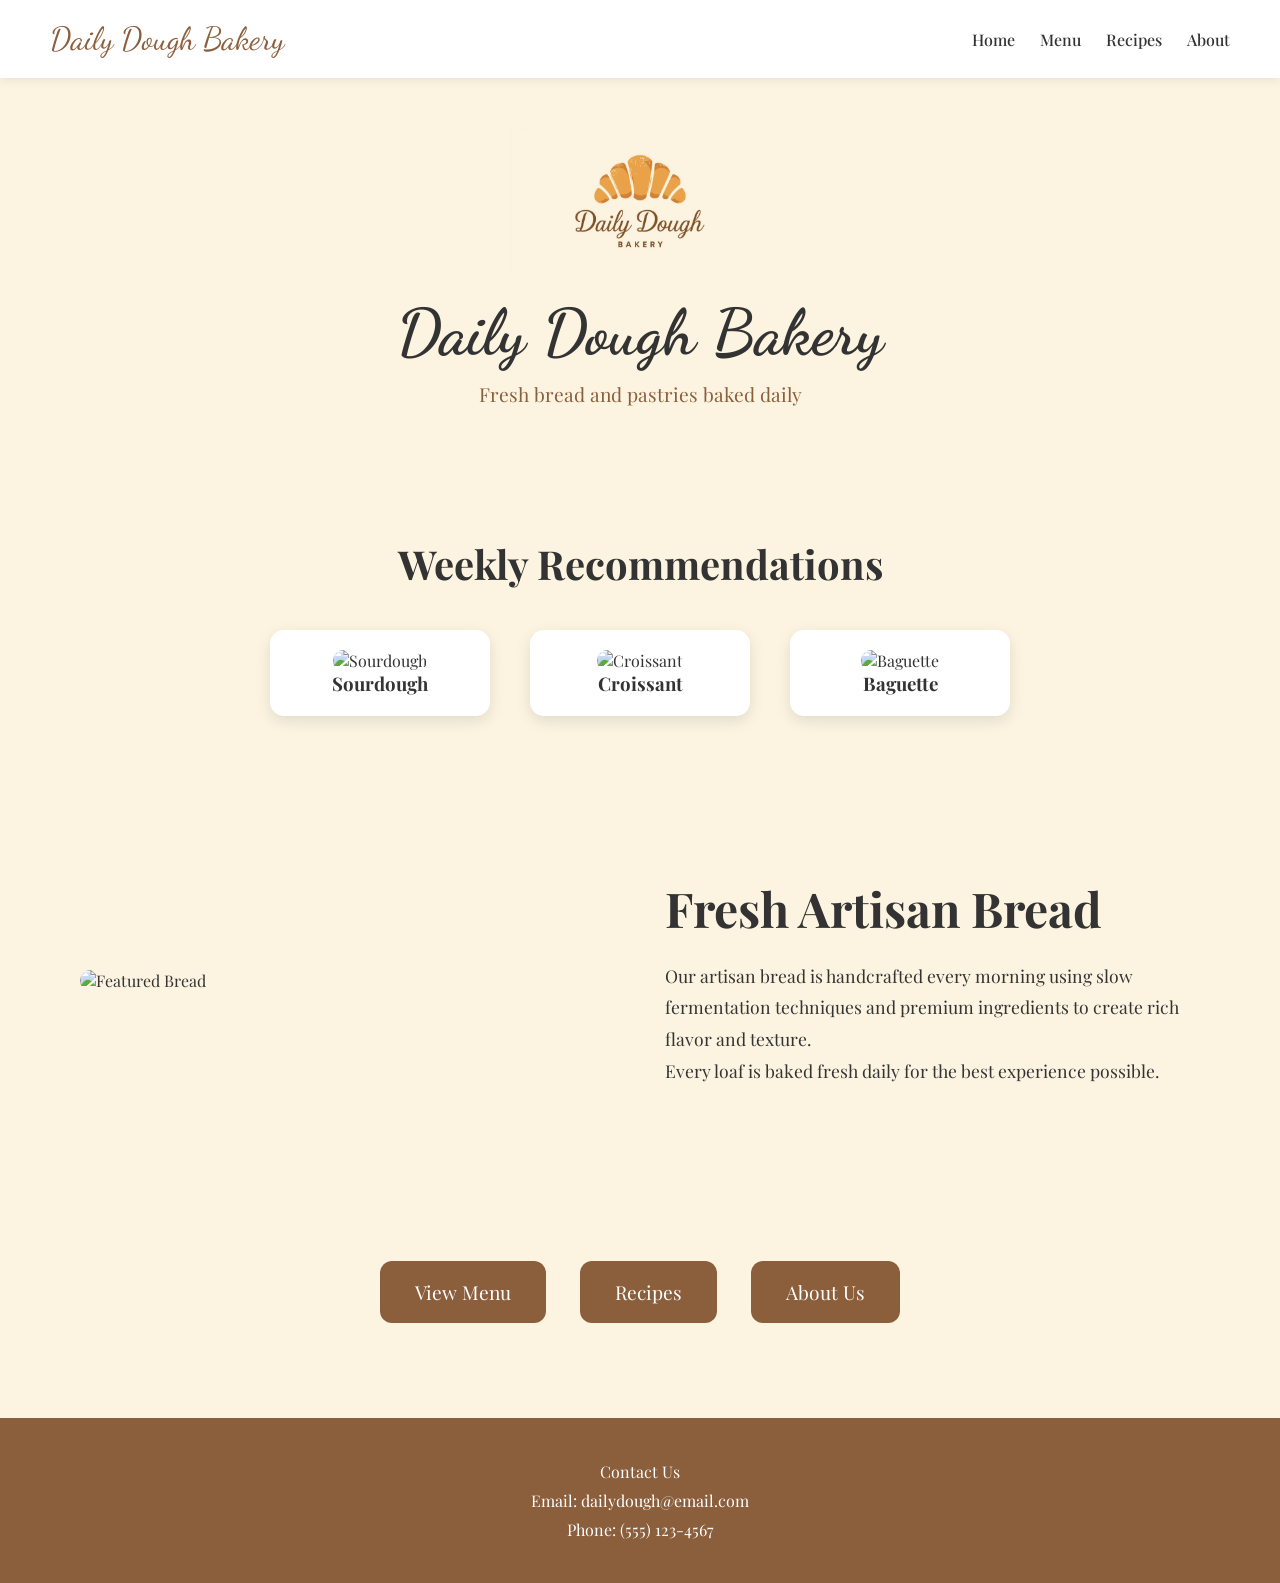
==== index.html @ 749f6821 "new project" ====
<!-- index.html -->

<!DOCTYPE html>
<html lang="en">

<head>
  <meta charset="UTF-8">
  <meta name="viewport" content="width=device-width, initial-scale=1.0">

  <title>Daily Dough Bakery</title>

  <link rel="stylesheet" href="style.css">

  <link href="https://fonts.googleapis.com/css2?family=Playfair+Display&family=Dancing+Script&display=swap" rel="stylesheet">
</head>

<body>

  <nav class="navbar">

  <div class="nav-logo">
    Daily Dough Bakery
  </div>

  <!-- MOBILE BUTTON -->
  <div class="menu-toggle" id="menuToggle">
    ☰
  </div>

  <div class="nav-links" id="navLinks">

    <a href="index.html">Home</a>
    <a href="menu.html">Menu</a>
    <a href="recipes.html">Recipes</a>
    <a href="about.html">About</a>

  </div>

</nav>

  <!-- HEADER -->
  <header>

    <!-- LOGO -->
    <img
      src="images/logo.jpg"
      alt="Daily Dough Bakery Logo"
      class="logo"
    >

    <h1>Daily Dough Bakery</h1>

    <p>
      Fresh bread and pastries baked daily
    </p>

  </header>

  <!-- WEEKLY RECOMMENDATIONS -->
  <section class="section">

    <h2>Weekly Recommendations</h2>

    <div class="products">

      <div class="card">

        <img src="images/sourdough.jpg" alt="Sourdough">

        <h3>Sourdough</h3>

      </div>

      <div class="card">

        <img src="images/croissant.jpg" alt="Croissant">

        <h3>Croissant</h3>

      </div>

      <div class="card">

        <img src="images/baguette.jpg" alt="Baguette">

        <h3>Baguette</h3>

      </div>

    </div>

  </section>

  <!-- FEATURED BREAD -->
  <section class="feature">

    <img
      src="images/featured-bread.jpg"
      alt="Featured Bread"
    >

    <div>

      <h2>Fresh Artisan Bread</h2>

      <p>
        Our artisan bread is handcrafted every morning
        using slow fermentation techniques and premium
        ingredients to create rich flavor and texture.
      </p>

      <p>
        Every loaf is baked fresh daily for the best
        experience possible.
      </p>

    </div>

  </section>

  <!-- BUTTONS -->
  <section class="nav-buttons">

    <a href="menu.html">View Menu</a>

    <a href="recipes.html">Recipes</a>

    <a href="about.html">About Us</a>

  </section>

  <!-- FOOTER -->
  <footer>

    <p>Contact Us</p>

    <p>Email: dailydough@email.com</p>

    <p>Phone: (555) 123-4567</p>

  </footer>
  <script src="main.js"></script>

</body>

</html>
---- style.css ----
/* style.css */

/* RESET */
* {
  margin: 0;
  padding: 0;
  box-sizing: border-box;
}

/* BASE */
body {
  font-family: 'Playfair Display', serif;
  background: #FCF4E1;
  color: #333;
}

html {
  scroll-behavior: smooth;
}

/* NAVBAR */
.navbar {
  width: 100%;

  display: flex;
  justify-content: space-between;
  align-items: center;

  padding: 20px 50px;

  background: white;

  box-shadow: 0 2px 10px rgba(0,0,0,0.08);

  position: sticky;
  top: 0;

  z-index: 1000;
}

.nav-logo {
  font-family: 'Dancing Script', cursive;
  font-size: 2rem;
  color: #8b5e3c;
}

.nav-links {
  display: flex;
  gap: 30px;
}

.nav-links a {
  text-decoration: none;
  color: #333;

  font-size: 1rem;
  font-weight: 500;

  transition: 0.3s ease;
}

.nav-links a:hover {
  color: #8b5e3c;
}

/* HEADER */
header {
  text-align: center;
  padding: 50px 20px;

  animation: fadeIn 1.2s ease;
}

/* LOGO */
.logo {
  width: 260px;

  display: block;

  margin: 0 auto 20px auto;

  transition: transform 0.3s ease;
}

.logo:hover {
  transform: scale(1.05);
}

/* TITLE */
h1 {
  font-family: 'Dancing Script', cursive;
  font-size: 4rem;

  margin-bottom: 10px;
}

header p {
  font-size: 1.2rem;
  color: #8b5e3c;
}

/* SECTION */
.section {
  text-align: center;
  padding: 80px 20px;
}

.section h2 {
  font-size: 2.5rem;
  margin-bottom: 40px;
}

/* PRODUCTS */
.products {
  display: flex;
  justify-content: center;
  gap: 40px;
  flex-wrap: wrap;
}

/* CARD */
.card {
  background: white;

  padding: 20px;

  border-radius: 14px;

  width: 220px;

  box-shadow: 0 5px 15px rgba(0,0,0,0.1);

  transition: 0.3s ease;

  animation: fadeUp 1s ease;
}

.card:hover {
  transform: translateY(-10px);
  box-shadow: 0 10px 25px rgba(0,0,0,0.2);
}

.card img {
  width: 100%;
  border-radius: 12px;
}

/* FEATURE SECTION */
.feature {
  display: flex;
  align-items: center;
  gap: 50px;

  padding: 80px;

  animation: fadeUp 1.2s ease;
}

.feature img {
  width: 50%;
  border-radius: 14px;

  transition: transform 0.4s ease;
}

.feature img:hover {
  transform: scale(1.03);
}

.feature div {
  width: 50%;
}

.feature h2 {
  font-size: 3rem;
  margin-bottom: 20px;
}

.feature p {
  font-size: 1.1rem;
  line-height: 1.8;
}

/* BUTTON SECTION */
.nav-buttons {
  text-align: center;
  padding: 80px 20px;
}

.nav-buttons a {
  text-decoration: none;

  background: #8b5e3c;
  color: white;

  padding: 18px 35px;

  margin: 15px;

  border-radius: 12px;

  display: inline-block;

  font-size: 1.2rem;

  transition: 0.3s ease;
}

.nav-buttons a:hover {
  background: #6e472d;
  transform: scale(1.08);
}

/* FOOTER */
footer {
  background: #8b5e3c;
  color: white;

  text-align: center;

  padding: 35px 20px;
}

footer p {
  margin: 8px 0;
}

/* ANIMATIONS */
@keyframes fadeIn {
  from {
    opacity: 0;
    transform: translateY(-20px);
  }

  to {
    opacity: 1;
    transform: translateY(0);
  }
}

@keyframes fadeUp {
  from {
    opacity: 0;
    transform: translateY(40px);
  }

  to {
    opacity: 1;
    transform: translateY(0);
  }
}

/* =========================
   MOBILE RESPONSIVE
========================= */

@media (max-width: 900px) {

  /* NAVBAR */
  .navbar {
    flex-direction: column;
    gap: 20px;

    padding: 20px;
  }

  .nav-links {
    flex-wrap: wrap;
    justify-content: center;
    gap: 15px;
  }

  /* HEADER */
  h1 {
    font-size: 2.8rem;
  }

  .logo {
    width: 180px;
  }

  /* FEATURE SECTION */
  .feature {
    flex-direction: column;
    padding: 50px 25px;
    text-align: center;
  }

  .feature img {
    width: 100%;
  }

  .feature div {
    width: 100%;
  }

  /* PRODUCTS */
  .products {
    gap: 25px;
  }

  .card {
    width: 100%;
    max-width: 300px;
  }

  /* BUTTONS */
  .nav-buttons a {
    display: block;
    margin: 15px auto;
    width: 80%;
  }

}

@media (max-width: 600px) {

  h1 {
    font-size: 2.2rem;
  }

  .section h2,
  .feature h2 {
    font-size: 2rem;
  }

  .feature {
    padding: 40px 20px;
  }

  .section {
    padding: 60px 15px;
  }

  .card {
    padding: 15px;
  }

  footer {
    font-size: 0.9rem;
  }

}

.menu-toggle {
  display: none;
  font-size: 2rem;
  cursor: pointer;
  color: #8b5e3c;
}

/* desktop default */
.nav-links {
  display: flex;
  gap: 25px;
}

/* mobile */
@media (max-width: 768px) {

  .menu-toggle {
    display: block;
  }

  .nav-links {
    position: absolute;
    top: 70px;
    right: 20px;

    flex-direction: column;

    background: white;

    width: 200px;

    padding: 20px;

    border-radius: 12px;

    box-shadow: 0 10px 25px rgba(0,0,0,0.15);

    display: none;
  }

  .nav-links.active {
    display: flex;
  }
}
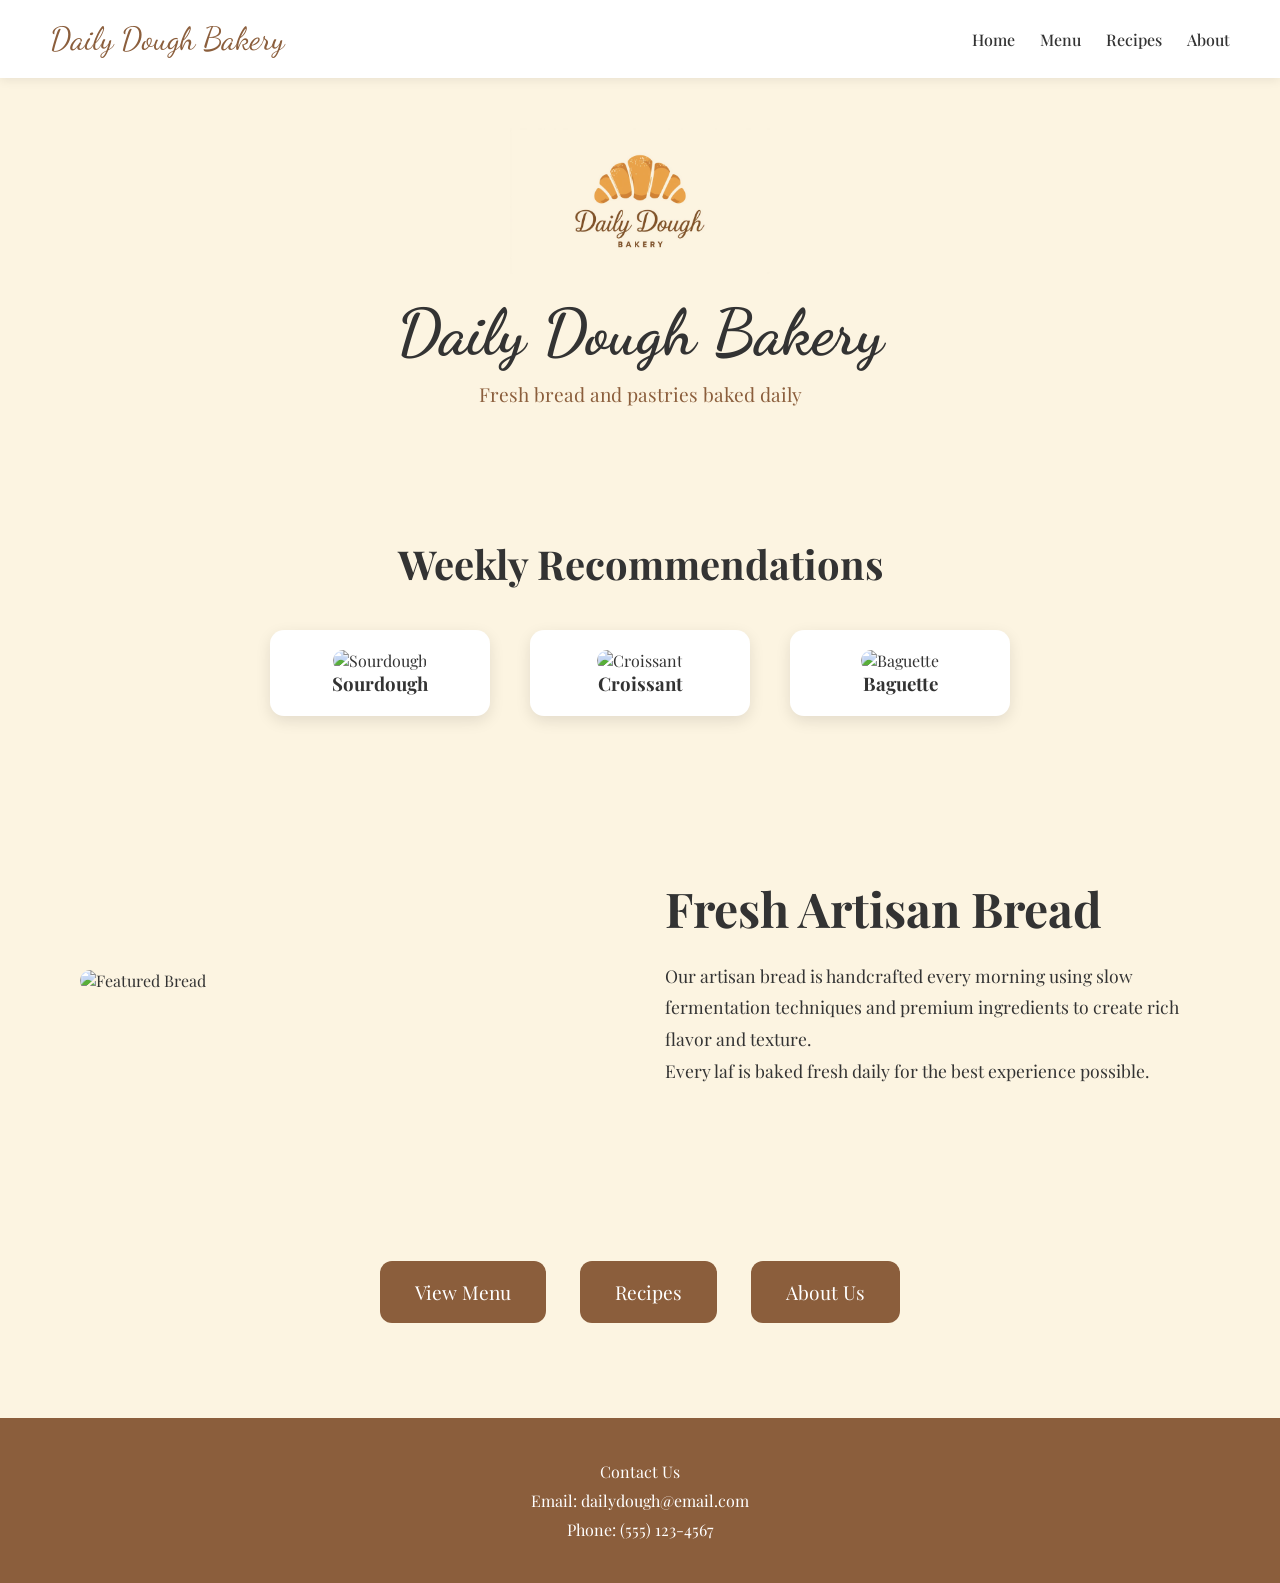
==== commit 1b003cb3: "checking" ====
--- a/index.html
+++ b/index.html
@@ -110,7 +110,7 @@
       </p>
 
       <p>
-        Every loaf is baked fresh daily for the best
+        Every laf is baked fresh daily for the best
         experience possible.
       </p>
 
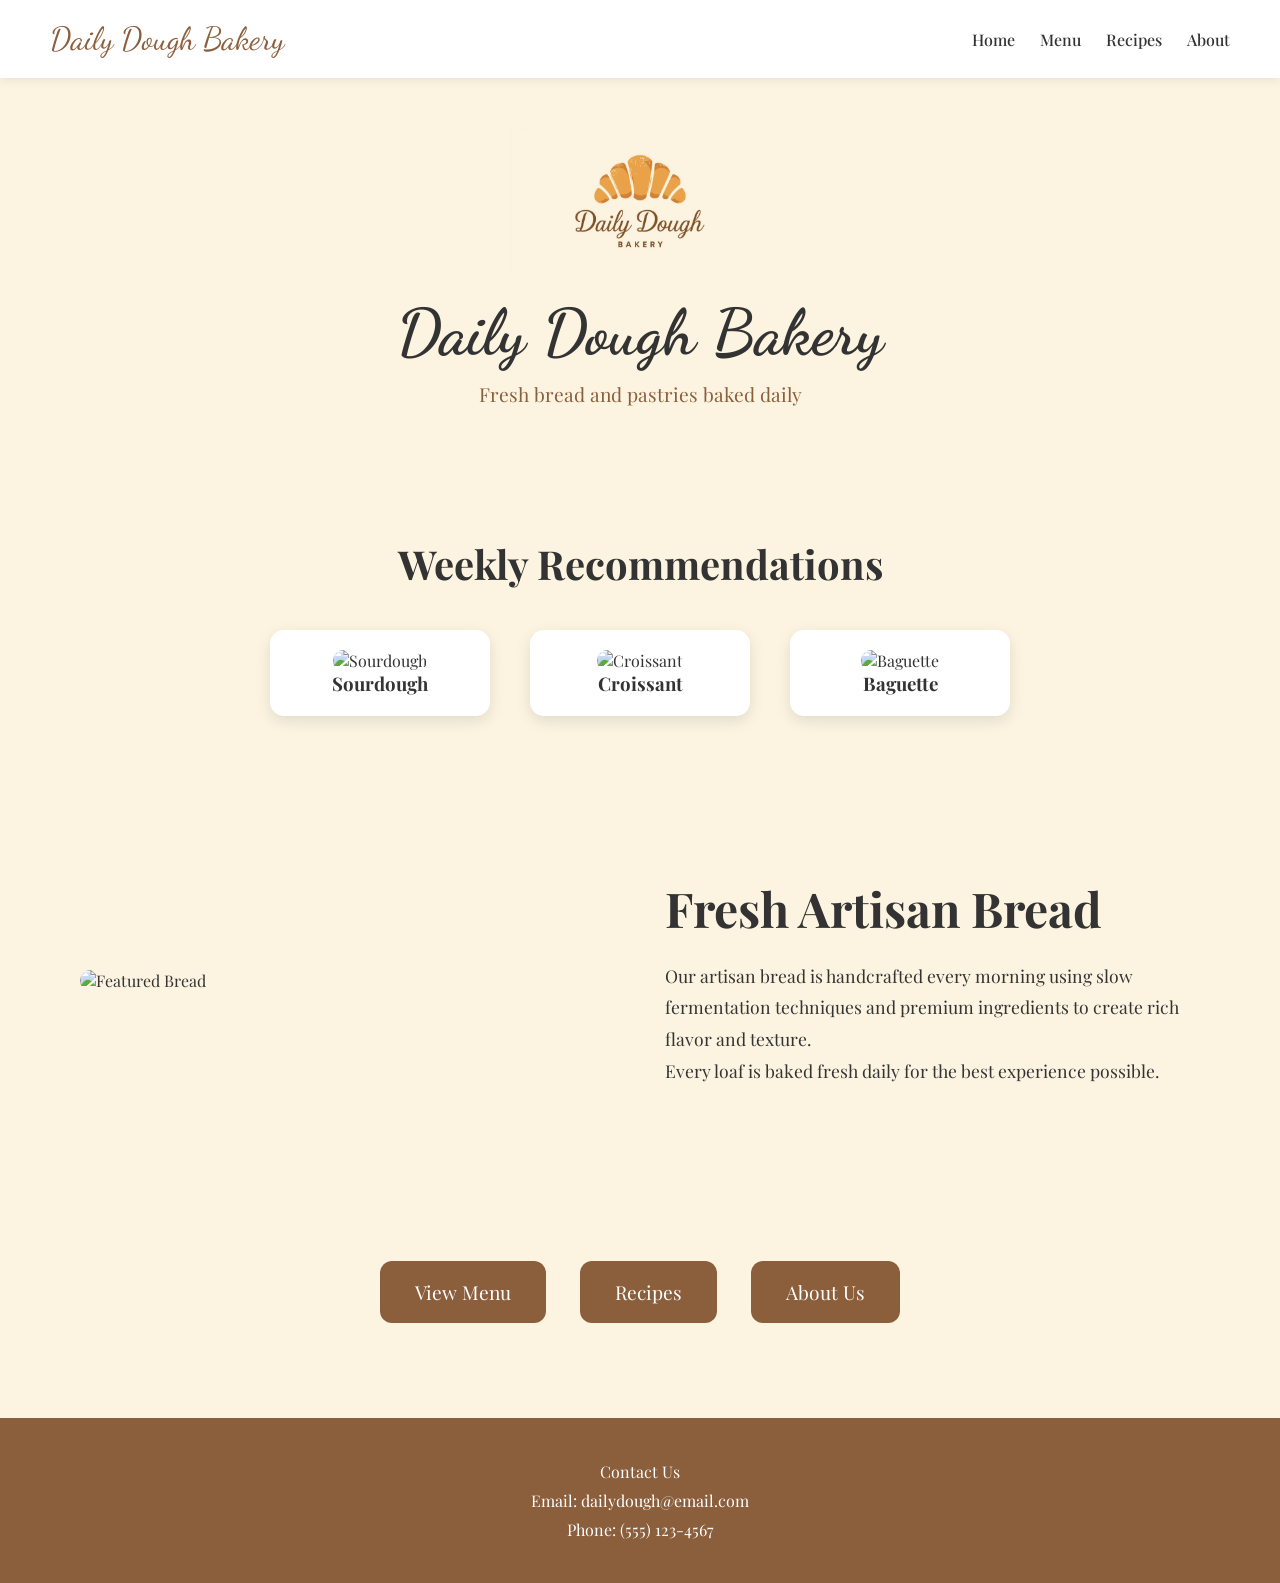
==== commit 5ec6382b: "changed paragraph in index" ====
--- a/index.html
+++ b/index.html
@@ -110,7 +110,7 @@
       </p>
 
       <p>
-        Every laf is baked fresh daily for the best
+        Every loaf is baked fresh daily for the best
         experience possible.
       </p>
 
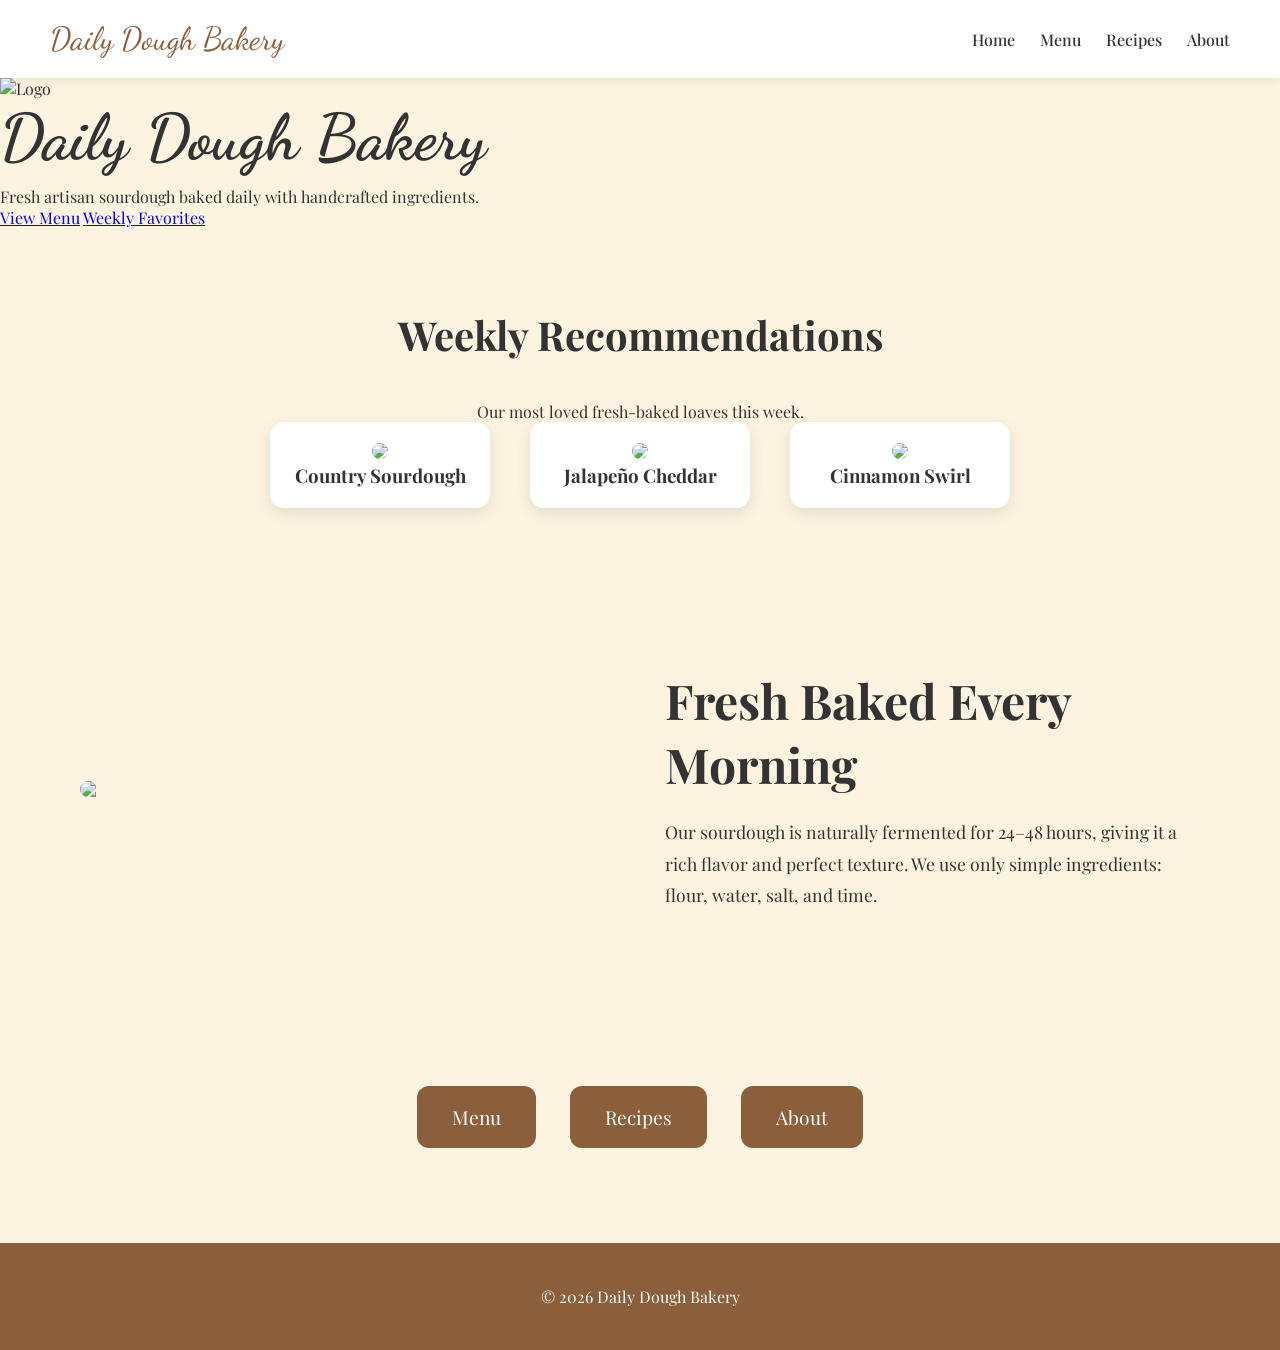
==== commit 2a2c1d36: "added more to it" ====
--- a/index.html
+++ b/index.html
@@ -1,9 +1,8 @@
-<!-- index.html -->
-
 <!DOCTYPE html>
 <html lang="en">
 
 <head>
+
   <meta charset="UTF-8">
   <meta name="viewport" content="width=device-width, initial-scale=1.0">
 
@@ -12,135 +11,115 @@
   <link rel="stylesheet" href="style.css">
 
   <link href="https://fonts.googleapis.com/css2?family=Playfair+Display&family=Dancing+Script&display=swap" rel="stylesheet">
+
 </head>
 
 <body>
 
-  <nav class="navbar">
+<!-- NAVBAR -->
+<nav class="navbar">
 
   <div class="nav-logo">
     Daily Dough Bakery
   </div>
 
-  <!-- MOBILE BUTTON -->
-  <div class="menu-toggle" id="menuToggle">
-    ☰
-  </div>
-
-  <div class="nav-links" id="navLinks">
-
+  <div class="nav-links">
     <a href="index.html">Home</a>
     <a href="menu.html">Menu</a>
     <a href="recipes.html">Recipes</a>
     <a href="about.html">About</a>
-
   </div>
 
 </nav>
 
-  <!-- HEADER -->
-  <header>
+<!-- HERO SECTION -->
+<section class="hero">
 
-    <!-- LOGO -->
-    <img
-      src="images/logo.jpg"
-      alt="Daily Dough Bakery Logo"
-      class="logo"
-    >
+  <div class="hero-overlay"></div>
+
+  <div class="hero-content">
+
+    <img src="images/logo.png" alt="Logo" class="hero-logo">
 
     <h1>Daily Dough Bakery</h1>
 
     <p>
-      Fresh bread and pastries baked daily
+      Fresh artisan sourdough baked daily with handcrafted ingredients.
     </p>
 
-  </header>
+    <div class="hero-buttons">
 
-  <!-- WEEKLY RECOMMENDATIONS -->
-  <section class="section">
+      <a href="menu.html" class="hero-btn">View Menu</a>
 
-    <h2>Weekly Recommendations</h2>
-
-    <div class="products">
-
-      <div class="card">
-
-        <img src="images/sourdough.jpg" alt="Sourdough">
-
-        <h3>Sourdough</h3>
-
-      </div>
-
-      <div class="card">
-
-        <img src="images/croissant.jpg" alt="Croissant">
-
-        <h3>Croissant</h3>
-
-      </div>
-
-      <div class="card">
-
-        <img src="images/baguette.jpg" alt="Baguette">
-
-        <h3>Baguette</h3>
-
-      </div>
+      <a href="#weekly" class="hero-btn secondary-btn">Weekly Favorites</a>
 
     </div>
 
-  </section>
+  </div>
 
-  <!-- FEATURED BREAD -->
-  <section class="feature">
+</section>
 
-    <img
-      src="images/featured-bread.jpg"
-      alt="Featured Bread"
-    >
+<!-- WEEKLY SECTION -->
+<section id="weekly" class="section">
 
-    <div>
+  <h2>Weekly Recommendations</h2>
 
-      <h2>Fresh Artisan Bread</h2>
+  <p>Our most loved fresh-baked loaves this week.</p>
 
-      <p>
-        Our artisan bread is handcrafted every morning
-        using slow fermentation techniques and premium
-        ingredients to create rich flavor and texture.
-      </p>
+  <div class="products">
 
-      <p>
-        Every loaf is baked fresh daily for the best
-        experience possible.
-      </p>
-
+    <div class="card">
+      <img src="images/country.jpg">
+      <h3>Country Sourdough</h3>
     </div>
 
-  </section>
+    <div class="card">
+      <img src="images/jalapeno.jpg">
+      <h3>Jalapeño Cheddar</h3>
+    </div>
 
-  <!-- BUTTONS -->
-  <section class="nav-buttons">
+    <div class="card">
+      <img src="images/cinnamon.jpg">
+      <h3>Cinnamon Swirl</h3>
+    </div>
 
-    <a href="menu.html">View Menu</a>
+  </div>
 
-    <a href="recipes.html">Recipes</a>
+</section>
 
-    <a href="about.html">About Us</a>
+<!-- FEATURED BREAD -->
+<section class="feature">
 
-  </section>
+  <img src="images/featured.jpg">
 
-  <!-- FOOTER -->
-  <footer>
+  <div>
 
-    <p>Contact Us</p>
+    <h2>Fresh Baked Every Morning</h2>
 
-    <p>Email: dailydough@email.com</p>
+    <p>
+      Our sourdough is naturally fermented for 24–48 hours, giving it a rich flavor and perfect texture.
+      We use only simple ingredients: flour, water, salt, and time.
+    </p>
 
-    <p>Phone: (555) 123-4567</p>
+  </div>
 
-  </footer>
-  <script src="main.js"></script>
+</section>
+
+<!-- NAV BUTTONS -->
+<section class="nav-buttons">
+
+  <a href="menu.html">Menu</a>
+  <a href="recipes.html">Recipes</a>
+  <a href="about.html">About</a>
+
+</section>
+
+<!-- FOOTER -->
+<footer>
+
+  <p>© 2026 Daily Dough Bakery</p>
+
+</footer>
 
 </body>
-
 </html>
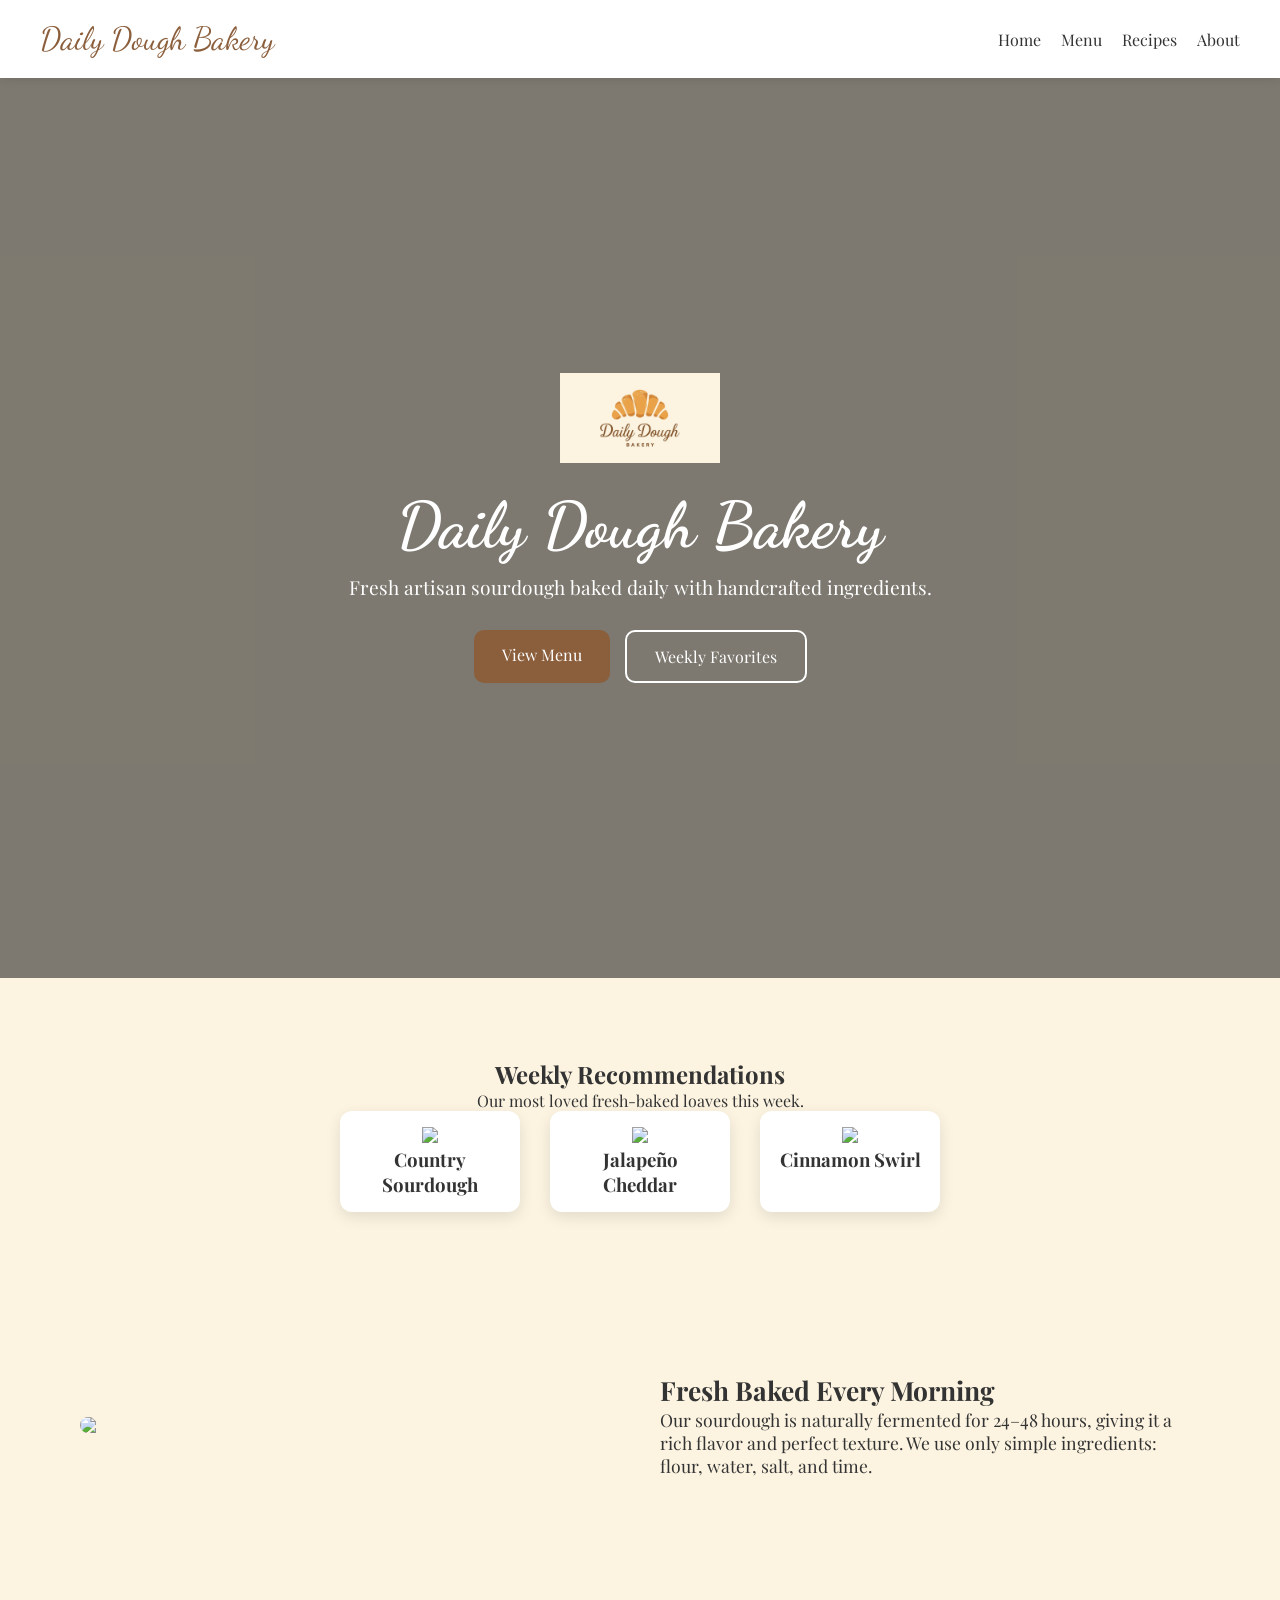
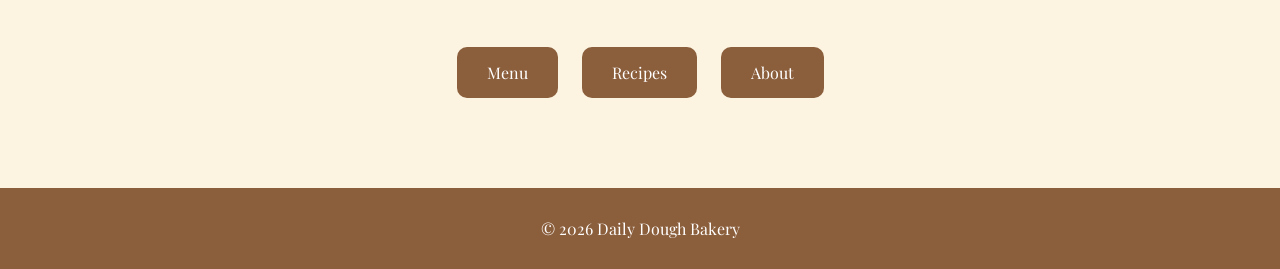
==== commit e946e608: "added the logo" ====
--- a/index.html
+++ b/index.html
@@ -39,7 +39,7 @@
 
   <div class="hero-content">
 
-    <img src="images/logo.png" alt="Logo" class="hero-logo">
+    <img src="images/logo.jpg" alt="Logo" class="hero-logo">
 
     <h1>Daily Dough Bakery</h1>
 
--- a/style.css
+++ b/style.css
@@ -1,5 +1,3 @@
-/* style.css */
-
 /* RESET */
 * {
   margin: 0;
@@ -7,33 +5,27 @@
   box-sizing: border-box;
 }
 
-/* BASE */
+/* BODY */
 body {
   font-family: 'Playfair Display', serif;
   background: #FCF4E1;
   color: #333;
 }
 
-html {
-  scroll-behavior: smooth;
-}
-
 /* NAVBAR */
 .navbar {
-  width: 100%;
-
   display: flex;
   justify-content: space-between;
   align-items: center;
 
-  padding: 20px 50px;
+  padding: 20px 40px;
 
   background: white;
-
-  box-shadow: 0 2px 10px rgba(0,0,0,0.08);
 
   position: sticky;
   top: 0;
+
+  box-shadow: 0 2px 10px rgba(0,0,0,0.08);
 
   z-index: 1000;
 }
@@ -46,343 +38,222 @@
 
 .nav-links {
   display: flex;
-  gap: 30px;
+  gap: 20px;
 }
 
 .nav-links a {
   text-decoration: none;
   color: #333;
-
-  font-size: 1rem;
-  font-weight: 500;
-
-  transition: 0.3s ease;
+  transition: 0.3s;
 }
 
 .nav-links a:hover {
   color: #8b5e3c;
 }
 
-/* HEADER */
-header {
-  text-align: center;
-  padding: 50px 20px;
-
-  animation: fadeIn 1.2s ease;
-}
-
-/* LOGO */
-.logo {
-  width: 260px;
-
-  display: block;
-
-  margin: 0 auto 20px auto;
-
-  transition: transform 0.3s ease;
-}
-
-.logo:hover {
-  transform: scale(1.05);
-}
-
-/* TITLE */
-h1 {
+/* ================= HERO ================= */
+.hero {
+  position: relative;
+  height: 100vh;
+
+  background-image: url("images/bakery-hero.jpg");
+  background-size: cover;
+  background-position: center;
+
+  display: flex;
+  align-items: center;
+  justify-content: center;
+}
+
+.hero-overlay {
+  position: absolute;
+  width: 100%;
+  height: 100%;
+  background: rgba(0,0,0,0.5);
+}
+
+.hero-content {
+  position: relative;
+  text-align: center;
+  color: white;
+
+  animation: fadeUp 1s ease;
+}
+
+.hero-logo {
+  width: 160px;
+  margin-bottom: 20px;
+  animation: float 4s infinite ease-in-out;
+}
+
+.hero h1 {
   font-family: 'Dancing Script', cursive;
   font-size: 4rem;
-
   margin-bottom: 10px;
 }
 
-header p {
+.hero p {
   font-size: 1.2rem;
-  color: #8b5e3c;
-}
-
-/* SECTION */
+  max-width: 600px;
+  margin: auto;
+  margin-bottom: 30px;
+}
+
+/* BUTTONS */
+.hero-buttons {
+  display: flex;
+  justify-content: center;
+  gap: 15px;
+  flex-wrap: wrap;
+}
+
+.hero-btn {
+  background: #8b5e3c;
+  color: white;
+
+  padding: 14px 28px;
+
+  border-radius: 10px;
+
+  text-decoration: none;
+
+  transition: 0.3s;
+}
+
+.hero-btn:hover {
+  transform: translateY(-3px);
+  background: #6e472d;
+}
+
+.secondary-btn {
+  background: transparent;
+  border: 2px solid white;
+}
+
+.secondary-btn:hover {
+  background: white;
+  color: black;
+}
+
+/* ================= SECTIONS ================= */
 .section {
   text-align: center;
   padding: 80px 20px;
-}
-
-.section h2 {
-  font-size: 2.5rem;
-  margin-bottom: 40px;
 }
 
 /* PRODUCTS */
 .products {
   display: flex;
   justify-content: center;
-  gap: 40px;
+  gap: 30px;
   flex-wrap: wrap;
 }
 
-/* CARD */
 .card {
   background: white;
-
-  padding: 20px;
-
-  border-radius: 14px;
-
-  width: 220px;
+  padding: 15px;
+
+  border-radius: 12px;
+
+  width: 180px;
 
   box-shadow: 0 5px 15px rgba(0,0,0,0.1);
 
-  transition: 0.3s ease;
-
-  animation: fadeUp 1s ease;
+  transition: 0.3s;
 }
 
 .card:hover {
-  transform: translateY(-10px);
-  box-shadow: 0 10px 25px rgba(0,0,0,0.2);
-}
-
-.card img {
-  width: 100%;
-  border-radius: 12px;
-}
-
-/* FEATURE SECTION */
+  transform: translateY(-8px);
+}
+
+/* FEATURE */
 .feature {
   display: flex;
+  gap: 40px;
   align-items: center;
-  gap: 50px;
 
   padding: 80px;
-
-  animation: fadeUp 1.2s ease;
 }
 
 .feature img {
   width: 50%;
-  border-radius: 14px;
-
-  transition: transform 0.4s ease;
-}
-
-.feature img:hover {
-  transform: scale(1.03);
+  border-radius: 12px;
 }
 
 .feature div {
   width: 50%;
-}
-
-.feature h2 {
-  font-size: 3rem;
-  margin-bottom: 20px;
-}
-
-.feature p {
   font-size: 1.1rem;
-  line-height: 1.8;
-}
-
-/* BUTTON SECTION */
+}
+
+/* BUTTONS SECTION */
 .nav-buttons {
   text-align: center;
-  padding: 80px 20px;
+  padding: 80px;
 }
 
 .nav-buttons a {
+  background: #8b5e3c;
+  color: white;
+
+  padding: 15px 30px;
+
+  margin: 10px;
+
+  display: inline-block;
+
   text-decoration: none;
 
-  background: #8b5e3c;
-  color: white;
-
-  padding: 18px 35px;
-
-  margin: 15px;
-
-  border-radius: 12px;
-
-  display: inline-block;
-
-  font-size: 1.2rem;
-
-  transition: 0.3s ease;
+  border-radius: 10px;
+
+  transition: 0.3s;
 }
 
 .nav-buttons a:hover {
-  background: #6e472d;
-  transform: scale(1.08);
+  transform: scale(1.1);
 }
 
 /* FOOTER */
 footer {
+  text-align: center;
+  padding: 30px;
+
   background: #8b5e3c;
   color: white;
-
-  text-align: center;
-
-  padding: 35px 20px;
-}
-
-footer p {
-  margin: 8px 0;
 }
 
 /* ANIMATIONS */
-@keyframes fadeIn {
+@keyframes fadeUp {
   from {
     opacity: 0;
-    transform: translateY(-20px);
-  }
-
+    transform: translateY(30px);
+  }
   to {
     opacity: 1;
     transform: translateY(0);
   }
 }
 
-@keyframes fadeUp {
-  from {
-    opacity: 0;
-    transform: translateY(40px);
-  }
-
-  to {
-    opacity: 1;
-    transform: translateY(0);
-  }
-}
-
-/* =========================
-   MOBILE RESPONSIVE
-========================= */
-
-@media (max-width: 900px) {
-
-  /* NAVBAR */
-  .navbar {
-    flex-direction: column;
-    gap: 20px;
-
-    padding: 20px;
-  }
-
-  .nav-links {
-    flex-wrap: wrap;
-    justify-content: center;
-    gap: 15px;
-  }
-
-  /* HEADER */
-  h1 {
-    font-size: 2.8rem;
-  }
-
-  .logo {
-    width: 180px;
-  }
-
-  /* FEATURE SECTION */
+@keyframes float {
+  0% { transform: translateY(0); }
+  50% { transform: translateY(-10px); }
+  100% { transform: translateY(0); }
+}
+
+/* MOBILE */
+@media (max-width: 768px) {
+
   .feature {
     flex-direction: column;
-    padding: 50px 25px;
-    text-align: center;
-  }
-
-  .feature img {
-    width: 100%;
-  }
-
+    padding: 40px;
+  }
+
+  .feature img,
   .feature div {
     width: 100%;
   }
 
-  /* PRODUCTS */
-  .products {
-    gap: 25px;
-  }
-
-  .card {
-    width: 100%;
-    max-width: 300px;
-  }
-
-  /* BUTTONS */
-  .nav-buttons a {
-    display: block;
-    margin: 15px auto;
-    width: 80%;
-  }
-
-}
-
-@media (max-width: 600px) {
-
-  h1 {
-    font-size: 2.2rem;
-  }
-
-  .section h2,
-  .feature h2 {
-    font-size: 2rem;
-  }
-
-  .feature {
-    padding: 40px 20px;
-  }
-
-  .section {
-    padding: 60px 15px;
-  }
-
-  .card {
-    padding: 15px;
-  }
-
-  footer {
-    font-size: 0.9rem;
-  }
-
-}
-
-.menu-toggle {
-  display: none;
-  font-size: 2rem;
-  cursor: pointer;
-  color: #8b5e3c;
-}
-
-/* desktop default */
-.nav-links {
-  display: flex;
-  gap: 25px;
-}
-
-/* mobile */
-@media (max-width: 768px) {
-
-  .menu-toggle {
-    display: block;
-  }
-
-  .nav-links {
-    position: absolute;
-    top: 70px;
-    right: 20px;
-
-    flex-direction: column;
-
-    background: white;
-
-    width: 200px;
-
-    padding: 20px;
-
-    border-radius: 12px;
-
-    box-shadow: 0 10px 25px rgba(0,0,0,0.15);
-
-    display: none;
-  }
-
-  .nav-links.active {
-    display: flex;
-  }
+  .hero h1 {
+    font-size: 2.8rem;
+  }
+
 }
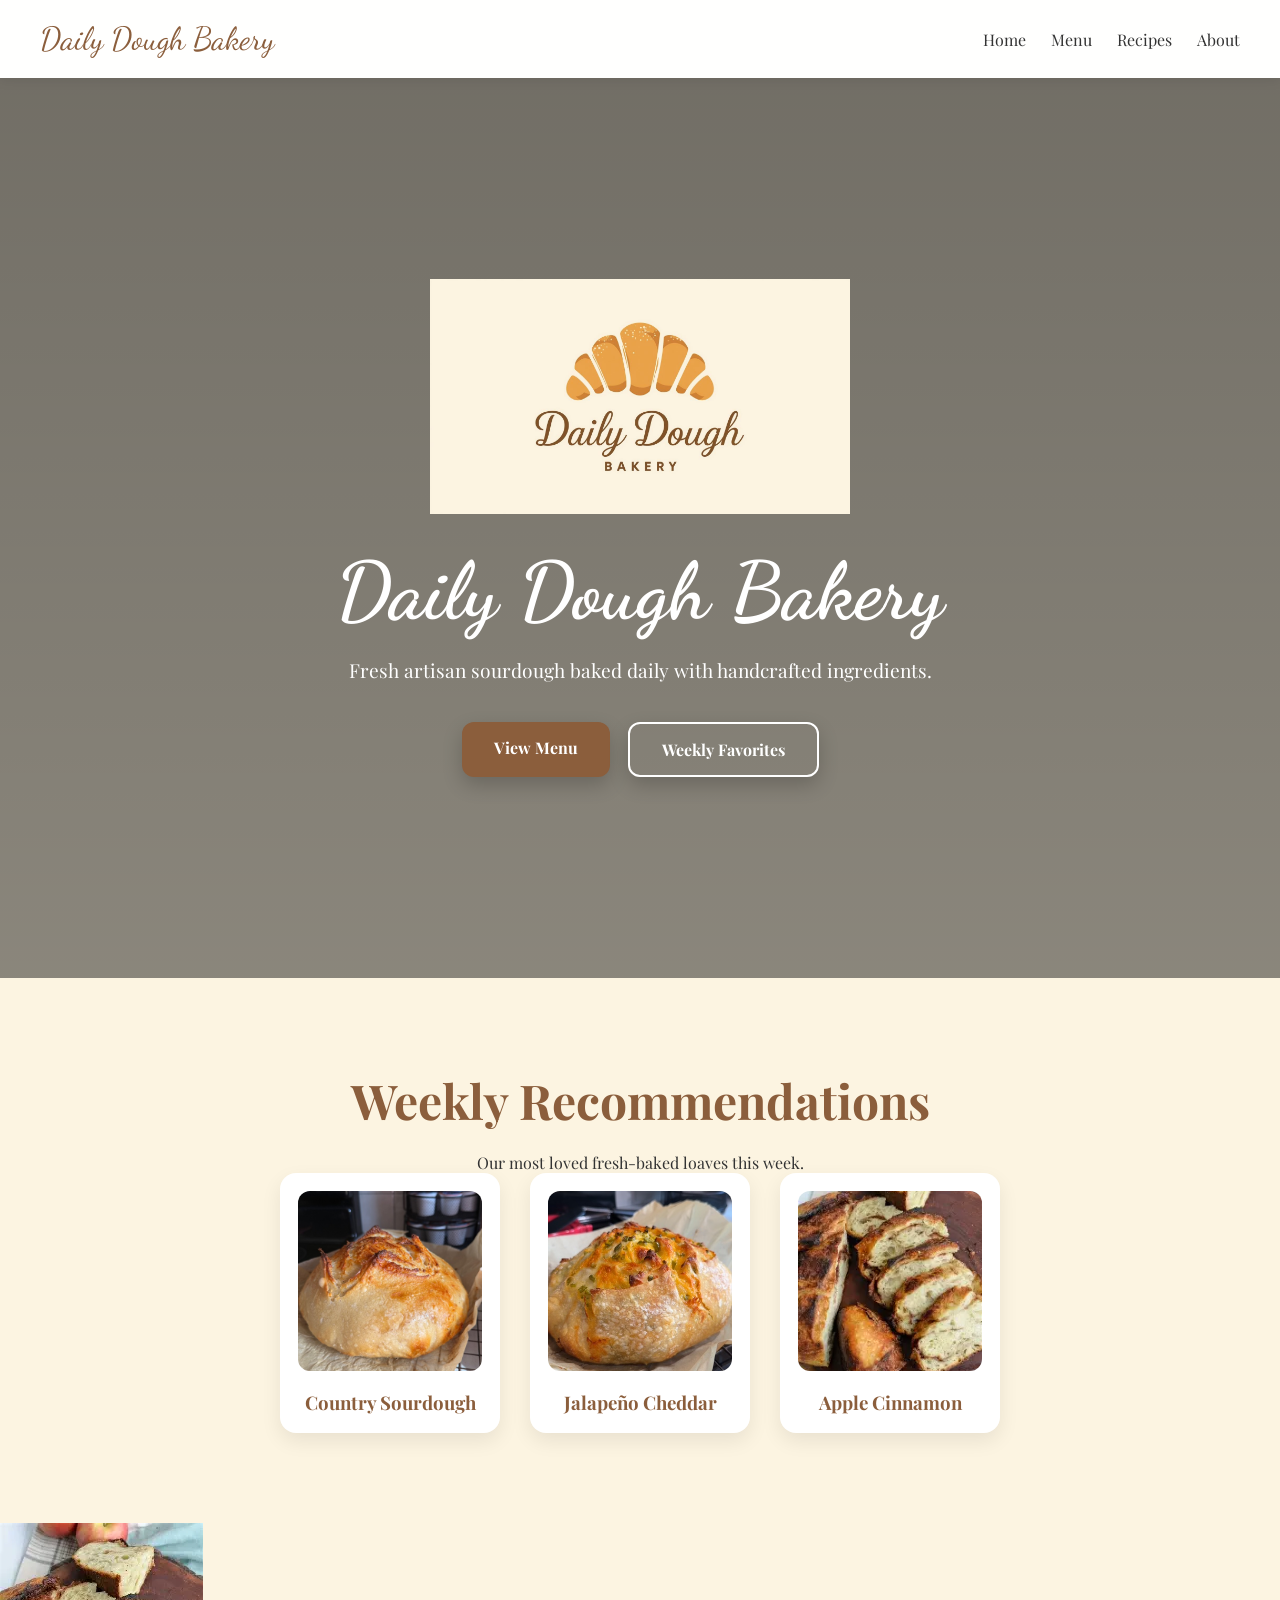
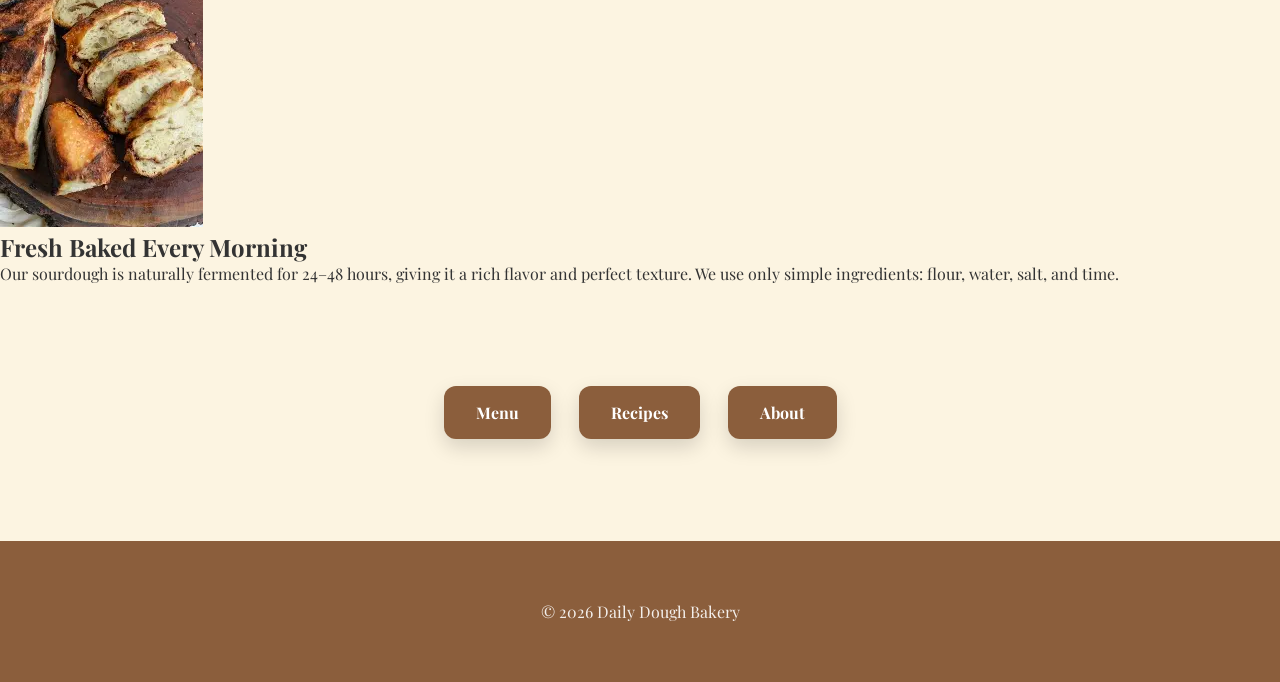
==== commit d3da5b5a: "added images" ====
--- a/index.html
+++ b/index.html
@@ -69,18 +69,18 @@
   <div class="products">
 
     <div class="card">
-      <img src="images/country.jpg">
+      <img src="images/Plain.jpeg">
       <h3>Country Sourdough</h3>
     </div>
 
     <div class="card">
-      <img src="images/jalapeno.jpg">
+      <img src="images/Jalepeno Cheddar.JPG">
       <h3>Jalapeño Cheddar</h3>
     </div>
 
     <div class="card">
-      <img src="images/cinnamon.jpg">
-      <h3>Cinnamon Swirl</h3>
+      <img src="images/apple.jpg">
+      <h3>Apple Cinnamon</h3>
     </div>
 
   </div>
@@ -90,7 +90,7 @@
 <!-- FEATURED BREAD -->
 <section class="feature">
 
-  <img src="images/featured.jpg">
+  <img src="images/apple.jpg">
 
   <div>
 
--- a/style.css
+++ b/style.css
@@ -1,63 +1,118 @@
-/* RESET */
+/* =========================
+   RESET
+========================= */
 * {
   margin: 0;
   padding: 0;
   box-sizing: border-box;
 }
 
-/* BODY */
+/* =========================
+   BODY
+========================= */
 body {
+
   font-family: 'Playfair Display', serif;
+
   background: #FCF4E1;
+
   color: #333;
-}
-
-/* NAVBAR */
+
+  overflow-x: hidden;
+}
+
+/* =========================
+   NAVBAR
+========================= */
 .navbar {
+
   display: flex;
   justify-content: space-between;
   align-items: center;
 
   padding: 20px 40px;
 
-  background: white;
+  background: rgba(255,255,255,0.95);
+
+  backdrop-filter: blur(10px);
 
   position: sticky;
   top: 0;
 
-  box-shadow: 0 2px 10px rgba(0,0,0,0.08);
+  box-shadow:
+    0 2px 12px rgba(0,0,0,0.08);
 
   z-index: 1000;
 }
 
 .nav-logo {
+
   font-family: 'Dancing Script', cursive;
+
   font-size: 2rem;
+
   color: #8b5e3c;
 }
 
 .nav-links {
+
   display: flex;
-  gap: 20px;
+
+  gap: 25px;
 }
 
 .nav-links a {
+
   text-decoration: none;
+
   color: #333;
-  transition: 0.3s;
+
+  position: relative;
+
+  transition: 0.3s ease;
 }
 
 .nav-links a:hover {
   color: #8b5e3c;
 }
 
-/* ================= HERO ================= */
+/* UNDERLINE EFFECT */
+.nav-links a::after {
+
+  content: "";
+
+  position: absolute;
+
+  left: 0;
+  bottom: -5px;
+
+  width: 0%;
+
+  height: 2px;
+
+  background: #8b5e3c;
+
+  transition: 0.3s ease;
+}
+
+.nav-links a:hover::after {
+  width: 100%;
+}
+
+/* =========================
+   HERO
+========================= */
 .hero {
+
   position: relative;
+
   height: 100vh;
 
-  background-image: url("images/bakery-hero.jpg");
+  background-image:
+    url("images/bakery-hero.jpg");
+
   background-size: cover;
+
   background-position: center;
 
   display: flex;
@@ -66,194 +121,464 @@
 }
 
 .hero-overlay {
+
   position: absolute;
+
   width: 100%;
   height: 100%;
-  background: rgba(0,0,0,0.5);
+
+  background:
+    linear-gradient(
+      rgba(0,0,0,0.55),
+      rgba(0,0,0,0.45)
+    );
 }
 
 .hero-content {
+
   position: relative;
+
   text-align: center;
+
   color: white;
 
+  max-width: 850px;
+
+  padding: 20px;
+
   animation: fadeUp 1s ease;
 }
 
+/* HERO LOGO */
 .hero-logo {
-  width: 160px;
+
+  width: 420px;
+
+  max-width: 90%;
+
+  margin-bottom: 25px;
+
+  animation:
+    float 4s ease-in-out infinite;
+}
+
+.hero h1 {
+
+  font-family: 'Dancing Script', cursive;
+
+  font-size: 5rem;
+
+  margin-bottom: 15px;
+}
+
+.hero p {
+
+  font-size: 1.2rem;
+
+  line-height: 1.7;
+
+  max-width: 650px;
+
+  margin: auto;
+
+  margin-bottom: 35px;
+}
+
+/* =========================
+   HERO BUTTONS
+========================= */
+.hero-buttons {
+
+  display: flex;
+
+  justify-content: center;
+
+  gap: 18px;
+
+  flex-wrap: wrap;
+}
+
+.hero-btn {
+
+  background: #8b5e3c;
+
+  color: white;
+
+  padding: 15px 32px;
+
+  border-radius: 12px;
+
+  text-decoration: none;
+
+  font-weight: bold;
+
+  transition: 0.3s ease;
+
+  box-shadow:
+    0 8px 20px rgba(0,0,0,0.2);
+}
+
+.hero-btn:hover {
+
+  transform: translateY(-4px);
+
+  background: #6e472d;
+}
+
+.secondary-btn {
+
+  background: transparent;
+
+  border: 2px solid white;
+}
+
+.secondary-btn:hover {
+
+  background: white;
+
+  color: black;
+}
+
+/* =========================
+   GENERAL SECTIONS
+========================= */
+.section {
+
+  padding: 90px 20px;
+
+  text-align: center;
+}
+
+.section h2 {
+
+  font-size: 3rem;
+
+  color: #8b5e3c;
+
   margin-bottom: 20px;
-  animation: float 4s infinite ease-in-out;
-}
-
-.hero h1 {
+}
+
+.section-subtitle {
+
+  color: #666;
+
+  max-width: 700px;
+
+  margin: auto;
+
+  margin-bottom: 50px;
+
+  line-height: 1.7;
+}
+
+/* =========================
+   PRODUCTS
+========================= */
+.products {
+
+  display: flex;
+
+  justify-content: center;
+
+  gap: 30px;
+
+  flex-wrap: wrap;
+}
+
+.card {
+
+  background: white;
+
+  padding: 18px;
+
+  border-radius: 16px;
+
+  width: 220px;
+
+  box-shadow:
+    0 8px 20px rgba(0,0,0,0.08);
+
+  transition: 0.3s ease;
+}
+
+.card:hover {
+
+  transform: translateY(-8px);
+
+  box-shadow:
+    0 12px 25px rgba(0,0,0,0.15);
+}
+
+.card img {
+
+  width: 100%;
+
+  height: 180px;
+
+  object-fit: cover;
+
+  border-radius: 12px;
+}
+
+.card h3 {
+
+  margin-top: 15px;
+
+  color: #8b5e3c;
+}
+
+.card p {
+
+  margin-top: 10px;
+
+  color: #666;
+}
+
+/* =========================
+   FEATURED SECTION
+========================= */
+.featured-grid {
+
+  display: grid;
+
+  grid-template-columns:
+    repeat(auto-fit, minmax(280px, 1fr));
+
+  gap: 30px;
+
+  margin-top: 40px;
+}
+
+/* FEATURED CARD */
+.featured-card {
+
+  background: white;
+
+  border-radius: 18px;
+
+  overflow: hidden;
+
+  box-shadow:
+    0 8px 20px rgba(0,0,0,0.08);
+
+  transition: 0.3s ease;
+}
+
+.featured-card:hover {
+
+  transform: translateY(-8px);
+
+  box-shadow:
+    0 12px 28px rgba(0,0,0,0.15);
+}
+
+/* IMAGE FIX */
+.featured-card img {
+
+  width: 100%;
+
+  height: 250px;
+
+  object-fit: cover;
+
+  display: block;
+}
+
+/* FEATURED TEXT */
+.featured-content {
+
+  padding: 22px;
+
+  text-align: center;
+}
+
+.featured-content h3 {
+
+  margin-bottom: 12px;
+
+  color: #8b5e3c;
+
+  font-size: 1.5rem;
+}
+
+.featured-content p {
+
+  color: #666;
+
+  line-height: 1.6;
+}
+
+/* =========================
+   CTA BUTTONS
+========================= */
+.nav-buttons {
+
+  text-align: center;
+
+  padding: 90px 20px;
+}
+
+.nav-buttons a {
+
+  background: #8b5e3c;
+
+  color: white;
+
+  padding: 16px 32px;
+
+  margin: 12px;
+
+  display: inline-block;
+
+  text-decoration: none;
+
+  border-radius: 12px;
+
+  transition: 0.3s ease;
+
+  font-weight: bold;
+
+  box-shadow:
+    0 8px 20px rgba(0,0,0,0.15);
+}
+
+.nav-buttons a:hover {
+
+  transform: scale(1.08);
+
+  background: #6e472d;
+}
+
+/* =========================
+   FOOTER
+========================= */
+footer {
+
+  background: #8b5e3c;
+
+  color: white;
+
+  text-align: center;
+
+  padding: 50px 20px;
+}
+
+footer h3 {
+
   font-family: 'Dancing Script', cursive;
-  font-size: 4rem;
-  margin-bottom: 10px;
-}
-
-.hero p {
-  font-size: 1.2rem;
-  max-width: 600px;
-  margin: auto;
-  margin-bottom: 30px;
-}
-
-/* BUTTONS */
-.hero-buttons {
-  display: flex;
-  justify-content: center;
-  gap: 15px;
-  flex-wrap: wrap;
-}
-
-.hero-btn {
-  background: #8b5e3c;
-  color: white;
-
-  padding: 14px 28px;
-
-  border-radius: 10px;
-
-  text-decoration: none;
-
-  transition: 0.3s;
-}
-
-.hero-btn:hover {
-  transform: translateY(-3px);
-  background: #6e472d;
-}
-
-.secondary-btn {
-  background: transparent;
-  border: 2px solid white;
-}
-
-.secondary-btn:hover {
-  background: white;
-  color: black;
-}
-
-/* ================= SECTIONS ================= */
-.section {
-  text-align: center;
-  padding: 80px 20px;
-}
-
-/* PRODUCTS */
-.products {
-  display: flex;
-  justify-content: center;
-  gap: 30px;
-  flex-wrap: wrap;
-}
-
-.card {
-  background: white;
-  padding: 15px;
-
-  border-radius: 12px;
-
-  width: 180px;
-
-  box-shadow: 0 5px 15px rgba(0,0,0,0.1);
-
-  transition: 0.3s;
-}
-
-.card:hover {
-  transform: translateY(-8px);
-}
-
-/* FEATURE */
-.feature {
-  display: flex;
-  gap: 40px;
-  align-items: center;
-
-  padding: 80px;
-}
-
-.feature img {
-  width: 50%;
-  border-radius: 12px;
-}
-
-.feature div {
-  width: 50%;
-  font-size: 1.1rem;
-}
-
-/* BUTTONS SECTION */
-.nav-buttons {
-  text-align: center;
-  padding: 80px;
-}
-
-.nav-buttons a {
-  background: #8b5e3c;
-  color: white;
-
-  padding: 15px 30px;
-
-  margin: 10px;
-
-  display: inline-block;
-
-  text-decoration: none;
-
-  border-radius: 10px;
-
-  transition: 0.3s;
-}
-
-.nav-buttons a:hover {
-  transform: scale(1.1);
-}
-
-/* FOOTER */
-footer {
-  text-align: center;
-  padding: 30px;
-
-  background: #8b5e3c;
-  color: white;
-}
-
-/* ANIMATIONS */
+
+  font-size: 2rem;
+
+  margin-bottom: 15px;
+}
+
+footer p {
+
+  margin: 10px 0;
+
+  opacity: 0.9;
+}
+
+/* =========================
+   ANIMATIONS
+========================= */
 @keyframes fadeUp {
+
   from {
+
     opacity: 0;
+
     transform: translateY(30px);
   }
+
   to {
+
     opacity: 1;
+
     transform: translateY(0);
   }
+
 }
 
 @keyframes float {
-  0% { transform: translateY(0); }
-  50% { transform: translateY(-10px); }
-  100% { transform: translateY(0); }
-}
-
-/* MOBILE */
+
+  0% {
+    transform: translateY(0);
+  }
+
+  50% {
+    transform: translateY(-10px);
+  }
+
+  100% {
+    transform: translateY(0);
+  }
+
+}
+
+/* =========================
+   MOBILE
+========================= */
 @media (max-width: 768px) {
 
-  .feature {
-    flex-direction: column;
-    padding: 40px;
-  }
-
-  .feature img,
-  .feature div {
+  .navbar {
+
+    padding: 18px 20px;
+  }
+
+  .nav-links {
+
+    gap: 15px;
+
+    font-size: 0.9rem;
+  }
+
+  .hero {
+
+    height: 90vh;
+  }
+
+  .hero h1 {
+
+    font-size: 3rem;
+  }
+
+  .hero p {
+
+    font-size: 1rem;
+  }
+
+  .hero-logo {
+
+    width: 260px;
+  }
+
+  .section h2 {
+
+    font-size: 2.2rem;
+  }
+
+  .featured-grid {
+
+    grid-template-columns: 1fr;
+  }
+
+  .products {
+
+    gap: 20px;
+  }
+
+  .card {
+
     width: 100%;
-  }
-
-  .hero h1 {
-    font-size: 2.8rem;
+    max-width: 320px;
+  }
+
+  .nav-buttons a {
+
+    width: 90%;
+
+    max-width: 320px;
   }
 
 }
